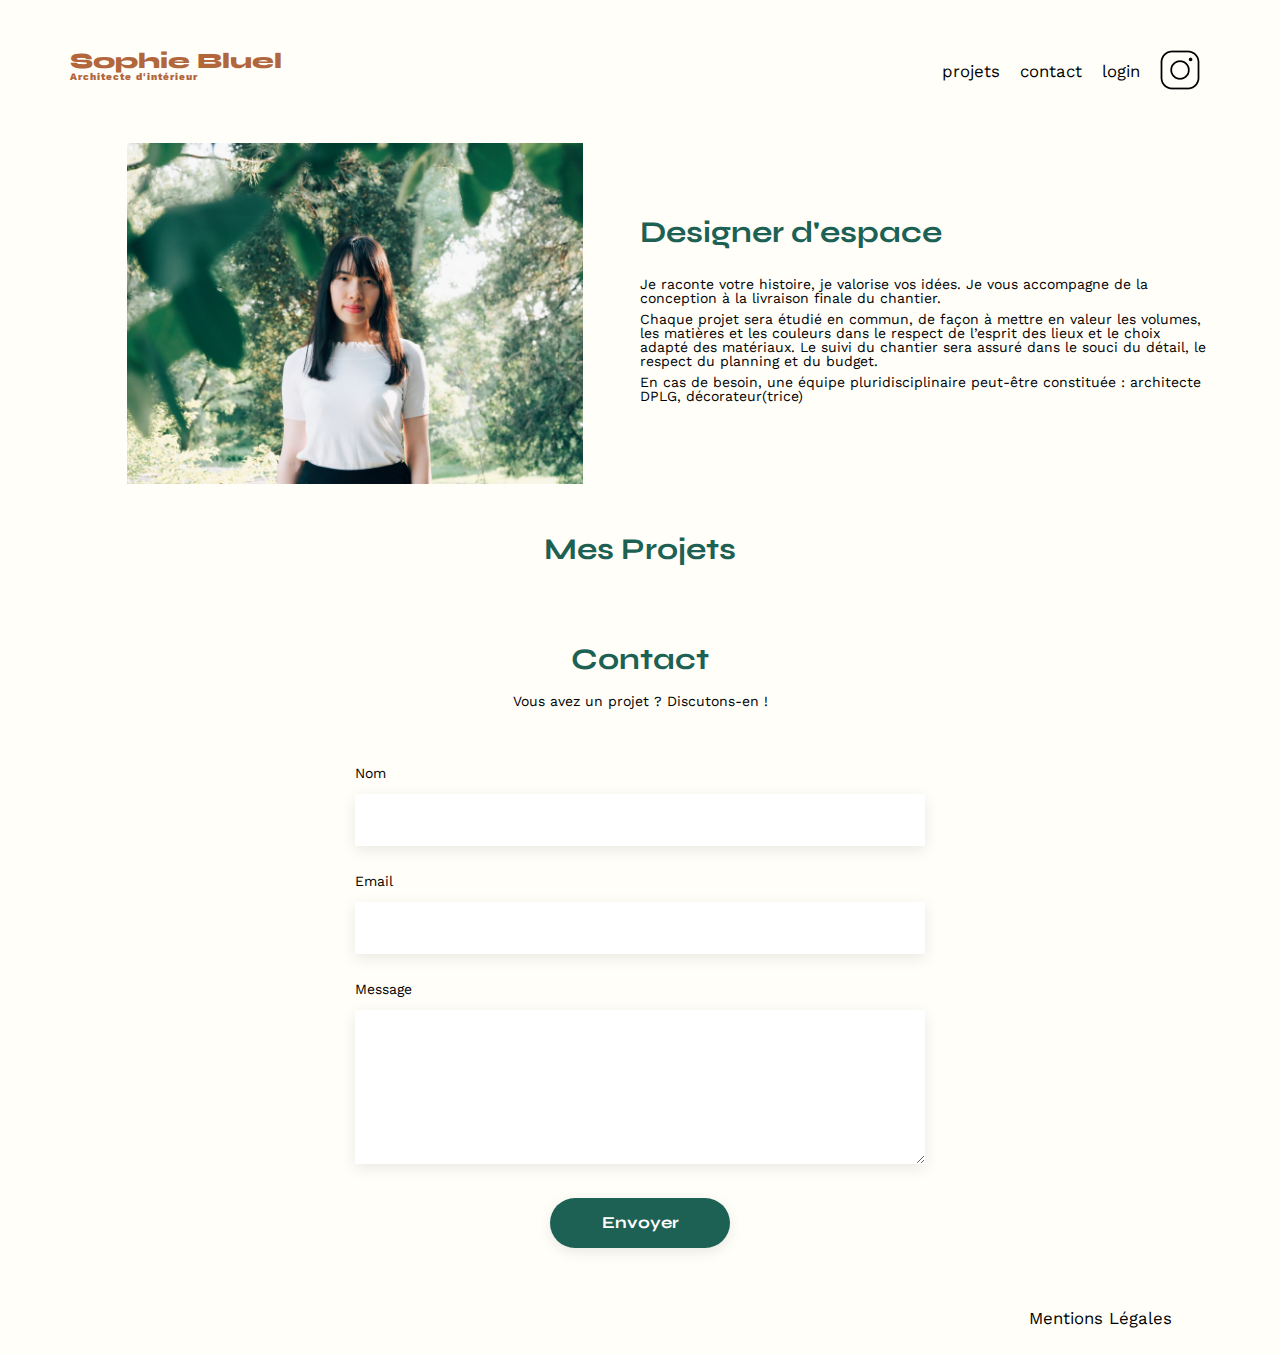
==== FrontEnd/index.html @ b9f67a4b "modal ajout de la photo en progression" ====
<!DOCTYPE html>
<html lang="fr">
<head>
	<meta charset="UTF-8">
	<title>Sophie Bluel - Architecte d'intérieur</title>
	<meta name="viewport" content="width=device-width, initial-scale=1.0">
	<link rel="preconnect" href="https://fonts.googleapis.com">
	<link rel="preconnect" href="https://fonts.gstatic.com" crossorigin>
	<link href="https://fonts.googleapis.com/css2?family=Syne:wght@700;800&family=Work+Sans&display=swap" rel="stylesheet">
	<link rel="stylesheet" href="https://cdnjs.cloudflare.com/ajax/libs/font-awesome/6.2.1/css/all.min.css" integrity="sha512-MV7K8+y+gLIBoVD59lQIYicR65iaqukzvf/nwasF0nqhPay5w/9lJmVM2hMDcnK1OnMGCdVK+iQrJ7lzPJQd1w==" crossorigin="anonymous" referrerpolicy="no-referrer">
	<meta name="description" content="">
	<link rel="stylesheet" href="./assets/style.css">
	
</head>
<body>
	<div class="admin">
	<div class="adminBlock">
		<div class="infoEtBtn">
			<div class="infoMode">
				<i class="fa-regular fa-pen-to-square"></i><p>Mode édition</p>
			</div>
			<button type="submit" class="btnPublish">publier les changements</button>
		</div>
	</div>
</div>
	<div class="main-container">
<header>
	
	<h1>Sophie Bluel <span>Architecte d'intérieur</span></h1>
	<nav>
		<ul>
			<li><a href="#portfolio">projets</a></li>
			<li><a href="#contact">contact</a></li>
			<li class="log"><a href="login.html">login</a></li>
			<li><img src="./assets/icons/instagram.png" alt="Instagram"></li>
		</ul>
	</nav>
</header>
<main>
	<section id="introduction">
		<figure>
			<img src="./assets/images/sophie-bluel.png" alt="">
			<div class="editImgSoB"><i class="fa-regular fa-pen-to-square pen"></i>modifier</div>
		</figure>
		
		<article>
			<h2>Designer d'espace</h2>
			<p>Je raconte votre histoire, je valorise vos idées. Je vous accompagne de la conception à la livraison finale du chantier.</p>
			<p>Chaque projet sera étudié en commun, de façon à mettre en valeur les volumes, les matières et les couleurs dans le respect de l’esprit des lieux et le choix adapté des matériaux. Le suivi du chantier sera assuré dans le souci du détail, le respect du planning et du budget.</p>
			<p>En cas de besoin, une équipe pluridisciplinaire peut-être constituée : architecte DPLG, décorateur(trice)</p>
		</article>
	</section>
	<section id="portfolio">
		<div class="projetsEtEditProjets">
		<h2>Mes Projets</h2>
		<div class="editProjets"><i class="fa-regular fa-pen-to-square pen"></i><a href="#modal1" class="js-modal">modifier</a></div>

		<aside id="modal1" class="modal" aria-hidden="true" role="dialog" aria-modal="false" aria-labelledby="titleModal">
			<div class="modal-wrapper js-modal-stop">
				<button class="js-modal-close btn-closeModal"><img src="assets/icons/vector-cross.png" class=".btn-closeModal"><span class="close-modal-text">Fermer la boîte</span></button>
<h1 id="titleModal">Galerie photo</h1>
<div class="gallerymodal">
</div>
<div class="bottom-modal">
<div class="greyLine"></div>
<button type="button" id="addPhoto">Ajouter une photo</button>
<p class="deleteGallery">Supprimer la galerie</p>
</div>

			</div>
			<div class="modal-wrapper2 js-modal-stop">
				<div class="btn-nav">
				<button class="js-modal-goback btn-goback"><img src="assets/icons/vector-arrowleft.png" class="arrow-left" alt="icone de la flèche pour revenir en arrière"><span class="close-modal-text">Retour en arrière</span></button>

				<button class="js-modal-close btn-closeModal-2"><img src="assets/icons/vector-cross.png" class=".btn-closeModal-2" alt="icone croix pour fermer la modal"><span class="close-modal-text">Fermer la boîte</span></button>
				</div>
			
			<h1 id="titleModal">Ajout photo</h1>
			<div class="imgDownload">
			<div class="icon-img"><img src="assets/icons/vector-icon-img.png" class="icon-img" alt="icone image à télécharger"></div>
			<button class="btn-downloadPhoto">+ ajouter photo</button>
			<p class="formatPhoto">jpg, png : 4mo max</p>
			</div>
			<div class="new-photo-container">
			<form class="js-modal-stop" action="#" method="post">
				<label for="titre">Titre</label>
				<input type="text" name="titre" id="titre">
				<label for="categorie">Catégorie</label>
				<select type="text" name="categorie" id="categorie">
					<option value="objets">objets</option>
					<option value="Appart et hôtels">Appart et hôtels</option>
					<option value="retaurants et bar">retaurants et bar</option>
				</select>
			</form>
			</div>
			<div class="bottom-modal2">
				<div class="greyLine"></div>
				<button type="button" id="btn-valid">Valider</button>
			</div>
			</div>
		</aside>
		</div>
		<div class="filters">	
		</div>
		<div class="gallery">	
		</div>
	</section>
	<section id="contact">
		<h2>Contact</h2>
		<p>Vous avez un projet ? Discutons-en !</p>
		<form action="#" method="post">
			<label for="name">Nom</label>
			<input type="text" name="name" id="name">
			<label for="email">Email</label>
			<input type="email" name="email" id="email">
			<label for="message">Message</label>
			<textarea name="message" id="message" cols="30" rows="10"></textarea>
			<input type="submit" value="Envoyer">
		</form>
	</section>
</main>

<footer>
	<nav>
		<ul>
			<li>Mentions Légales</li>
		</ul>
	</nav>
</footer>
<script src="./scripts/script.js"></script>
<script src="./scripts/modal.js"></script>

</div>
</body>
</html>
---- FrontEnd/assets/style.css ----
/* http://meyerweb.com/eric/tools/css/reset/
   v2.0 | 20110126
   License: none (public domain)
*/

html, body, div, span, applet, object, iframe,
h1, h2, h3, h4, h5, h6, p, blockquote, pre,
a, abbr, acronym, address, big, cite, code,
del, dfn, em, img, ins, kbd, q, s, samp,
small, strike, strong, sub, sup, tt, var,
b, u, i, center,
dl, dt, dd, ol, ul, li,
fieldset, form, label, legend,
table, caption, tbody, tfoot, thead, tr, th, td,
article, aside, canvas, details, embed,
figure, figcaption, footer, header, hgroup,
menu, nav, output, ruby, section, summary,
time, mark, audio, video {
	margin: 0;
	padding: 0;
	border: 0;
	font-size: 100%;
	font: inherit;
	vertical-align: baseline;
}
/* HTML5 display-role reset for older browsers */
article, aside, details, figcaption, figure,
footer, header, hgroup, menu, nav, section {
	display: block;
}
body {
	line-height: 1;
}
ol, ul {
	list-style: none;
}
blockquote, q {
	quotes: none;
}
blockquote:before, blockquote:after,
q:before, q:after {
	content: '';
	content: none;
}
table {
	border-collapse: collapse;
	border-spacing: 0;
}
/** end reset css**/
body {
	max-width: 1440px;
	margin: auto;
	font-family: 'Work Sans' ;
	font-size: 14px;
	background-color: #FFFEF8;
}
.main-container {
	max-width: 1140px;
	margin:auto;
}
header {
	display: flex;
	justify-content: space-between;
	margin: 50px 0
}
section {
	margin: 50px 0
}
form p{
	text-align: center;
	text-decoration: underline;
}

h1{
	display: flex;
	flex-direction: column;
	font-family: 'Syne';
	font-size: 22px;
	font-weight: 800;
	color: #B1663C
}

h1 > span {
	font-family: 'Work Sans';
	font-size:10px;
	letter-spacing: 0.1em;
;
}

h2{
	font-family: 'Syne';
	font-weight: 700;
	font-size: 30px;
	color: #1D6154
}
nav ul {
	display: flex;
	align-items: center;
	list-style-type: none;

}
nav li {
	padding: 0 10px;
	font-size: 1.2em;
}

li:hover, a:hover {
	color: #B1663C;
}
nav li a {
	text-decoration: none;
	color: black;
}
#introduction {
	display: flex;
	align-items: center;
}
#introduction figure {
	flex: 1
}
#introduction img {
	display: block;
	margin: auto;
	width: 80%;
}

#introduction article {
	flex: 1
}
#introduction h2 {
	margin-bottom: 1em;
}

#introduction p {
	margin-bottom: 0.5em;
}
#portfolio h2 {
	text-align: center;
	margin-bottom: 1em;
}
.filters{
	display: flex;
	width: 600px;
	margin: auto;
	justify-content: space-around;
}
.filter{
	font-family: 'Syne';
	font-weight: 700;
	color: #1D6154;
	background-color: white ;
	margin : 2em auto ;
	min-width: 100px;
	height: 37px;
	text-align: center;
	border-radius: 60px ;
	padding: 0 15px;
	cursor: pointer;
	margin-right: 10px;
	border: 1px solid #1D6154
}
.filterSelected {
	color: white;
	background-color: #1D6154 ;
}
.gallery {
	width: 100%;
	display: grid;
	grid-template-columns: 1fr 1fr 1fr;
	grid-column-gap: 20px;
	grid-row-gap: 20px;
}

.gallery img {
	width: 100%;

}

#contact, #form_container {
	width: 50%;
	margin: auto;
}
#contact, #form_container > * {
	text-align: center;

}
#contact h2{
	margin-bottom: 20px;
}
#contact form, #form_container form {
	text-align: left;
	margin-top:30px;
	display: flex;
	flex-direction: column;
}

#contact input, #form_container input {
	height: 50px;
	font-size: 1.2em;
	border: none;
	box-shadow: 0px 4px 14px rgba(0, 0, 0, 0.09);
}
#contact label, #form_container label {
	margin: 2em 0 1em 0;
}
#contact textarea {
	border: none;
	box-shadow: 0px 4px 14px rgba(0, 0, 0, 0.09);
}

input[type="submit"]{
	font-family: 'Syne';
	font-weight: 700;
	color: white;
	background-color: #1D6154;
	margin : 2em auto ;
	width: 180px;
	text-align: center;
	border-radius: 60px ;
	cursor: pointer;
}

footer nav ul {
	display: flex;
	justify-content: flex-end;
	margin: 2em
}

/* --------------- Log in page -----------------  */
.body_login {
	height: 1024px;
}

.footer_login {
	height: 60px;
	position: fixed;
	bottom: 0; 
	left: 0;
	width: 100%;
}

.error {
	margin: 2em 0 1em 0;
	color:#EC6D5C;
	font-weight: bold;
	display: none;
}

/* ----------- edition mode -----------  */
.admin{
	display: none;
}
.adminBlock {
	background-color: black;
	display: flex; 
	height: 59px;
	justify-content: center	;
}
.infoEtBtn {
	display: flex;
	flex-direction: row;
}
.infoMode{
	display: flex; 
	flex-direction: row;
	align-items: center;
	justify-content: space-between;
	
}
.infoMode p{
	color: white;
	width: 129px;
	height: 19px;
	font-weight: 400;
	font-size: 16px;
}
.fa-regular{
	color :white;
	padding-right: 10px;

}
.btnPublish{
	background-color: white;
	margin : 2em auto ;
	width: 216px;
	height: 38px;
	margin: 10px;
	text-align: center;
	border-radius: 60px ;
	cursor: pointer;
}
.projetsEtEditProjets{
	display: flex;
	flex-direction: row;
	justify-content: center;
}
.pen {
	color: black;
}
.editProjets .editImgSoB{
	font-family: Work Sans;
	font-size: 14px;
	font-weight: 400;
	line-height: 16px;
	letter-spacing: 0em;
	text-align: center;
	padding-left: 25px;
    padding-top: 10px;
	display: none;
}
.editProjets{
	padding-left: 20px;
	padding-top: 10px;
	display: none;
}
.editImgSoB{
	padding-left: 55px;
	display: none;
}
/* -------------------- Modal ------------------  */
.modal {
	position: absolute;
	width: 1440px;
	height: 3326px;
	top: 59px;
	border-radius: 10px;
	background: rgba(0,0,0,0.3);
	display: none;
}
.modal-wrapper{
	position: absolute;
    width: 629px;
    height: 731px;
    top: 660px;
    left: 405px;
    border-radius: 10px;
    background: rgba(255, 255, 255, 1);
}
.modal-wrapper h1 {
	font-family: 'Work Sans';
	font-size: 26px;
	font-weight: 400;
	line-height: 30px;
	letter-spacing: 0em;
	text-align: center;
	margin-top: 30px;
	color:black;
}

.btn-closeModal{
	border: none;
	background: none;
	width: 24px;
	height: 24px;
	cursor: pointer;
	margin: 20px;
}
.close-modal-text{
	display: none;
}
.bottom-modal{
	display: flex;
	flex-direction: column;
	justify-content: center;
}
.greyLine {
	background: rgba(179, 179, 179, 1);
	border: 1px solid rgba(179, 179, 179, 1);
	width: 420px;
	margin: auto;
	margin-bottom: 30px;
}
#addPhoto {
	font-family: 'Syne';
	font-size: 14px;
	font-weight: 700;
	line-height: 17px;
	letter-spacing: 0em;
	text-align: center;
	width: 237px;
	margin: auto;
	height: 36px;
	top: 1267px;
	margin-bottom: 30px;
	left: 600px;
	border-radius: 60px;
	color: white;
	background: rgba(29, 97, 84, 1);
	border: 1px solid #1D6154;
	cursor: pointer;
}
.deleteGallery{
	font-family: 'Syne';
	font-size: 14px;
	font-weight: 400;
	line-height: 17px;
	letter-spacing: 0em;
	text-align: center;
	color: rgba(214, 83, 83, 1);
}

.gallerymodal{
	display: flex;
	flex-direction: row;
	flex-wrap: wrap;
	justify-content: space-between;
	gap: 10px;
	margin: 40px 90px;
	/* max 5 cards par ligne */
}
.gallerymodal-card{
	width:76.86px;
	height: 116px;
	position:relative;
	display: flex;
}
.gallerymodal-card-img {
	width: 100%;
	height: 102.56px;
	object-fit: contain;
}
.gallerymodal-card-btn {
	margin-top: 5px;
    border: none;
    background: none;
    font-family: Work Sans;
	position: absolute;
    top: 100px;
    font-size: 12px;
	padding: 0;
	cursor: pointer;
}
.icon-trash {
	background-color: black;
	color: white;
    width: 17px;
    height: 17px;
    position: absolute;
    display: flex;
    justify-content: center;
    align-items: center;
    border-radius: 2px;
    margin-top: 5px;
	cursor: pointer;
    margin-left: 55px;
}
/* ____ dl nouvelle image ____ */
.modal-wrapper2{
	position: absolute;
    width: 629px;
    height: 731px;
    top: 660px;
    left: 405px;
    border-radius: 10px;
    background: rgba(255, 255, 255, 1);
}
.btn-nav {
	display: flex;
	justify-content: space-between;
}
.btn-goback {
	/* img a choper en svg sur figma */
	border: none;
	background: none;
	width: 24px;
	height: 24px;
	cursor: pointer;
	margin: 20px;
}
.btn-closeModal-2{
	border: none;
	background: none;
	width: 24px;
	height: 24px;
	cursor: pointer;
	margin: 20px;
}
.modal-wrapper2 h1 {
	font-family: 'Work Sans';
	font-size: 26px;
	font-weight: 400;
	line-height: 30px;
	text-align: center;
	margin-bottom: 30px;
	color:black;
}
.imgDownload {
	width: 420px;
	height: 169px;
	display: flex;
	flex-direction: column;
	justify-content: space-evenly;
	margin: auto;
	align-items: center;
	border-radius: 3px;
	background-color: #E8F1F6;
}
.btn-downloadPhoto, #btn-valid  {
	font-family: 'Work Sans';
	font-size: 14px;
	font-weight: 500;
	line-height: 16px;
	letter-spacing: 0em;
	text-align: center;
	width: 173px;
	height: 36px;
	border-radius: 50px;
	color: white;
	background: #B3B3B3;
	border: 1px solid #B3B3B3;
	cursor: pointer;
}
.formatPhoto{
	font-family: Work Sans;
	font-size: 10px;
	font-weight: 400;
	line-height: 12px;
	letter-spacing: 0em;
	text-align: center;
}
.icon-img{
	width: 76px;
	height: 76px;
}
.new-photo-container{
	margin: auto;
	width: 420px;
	height: 270px;
}
.new-photo-container form {
	text-align: left;
	display: flex;
	flex-direction: column;
}
.new-photo-container label{
margin: 2em 0 1em 0;
}

.new-photo-container input, .new-photo-container select {
	width: 420px;
	height: 50px;
	font-size: 1.2em;
	border: none;
	box-shadow: 0px 4px 14px rgba(0, 0, 0, 0.09);
}
.bottom-modal2{
	display: flex;
	flex-direction: column;
	justify-content: center;
	width: 420px;
	margin: auto;
}
#btn-valid {
	margin:auto;
}
#btn-valid:hover {
background-color: #1D6154;
}
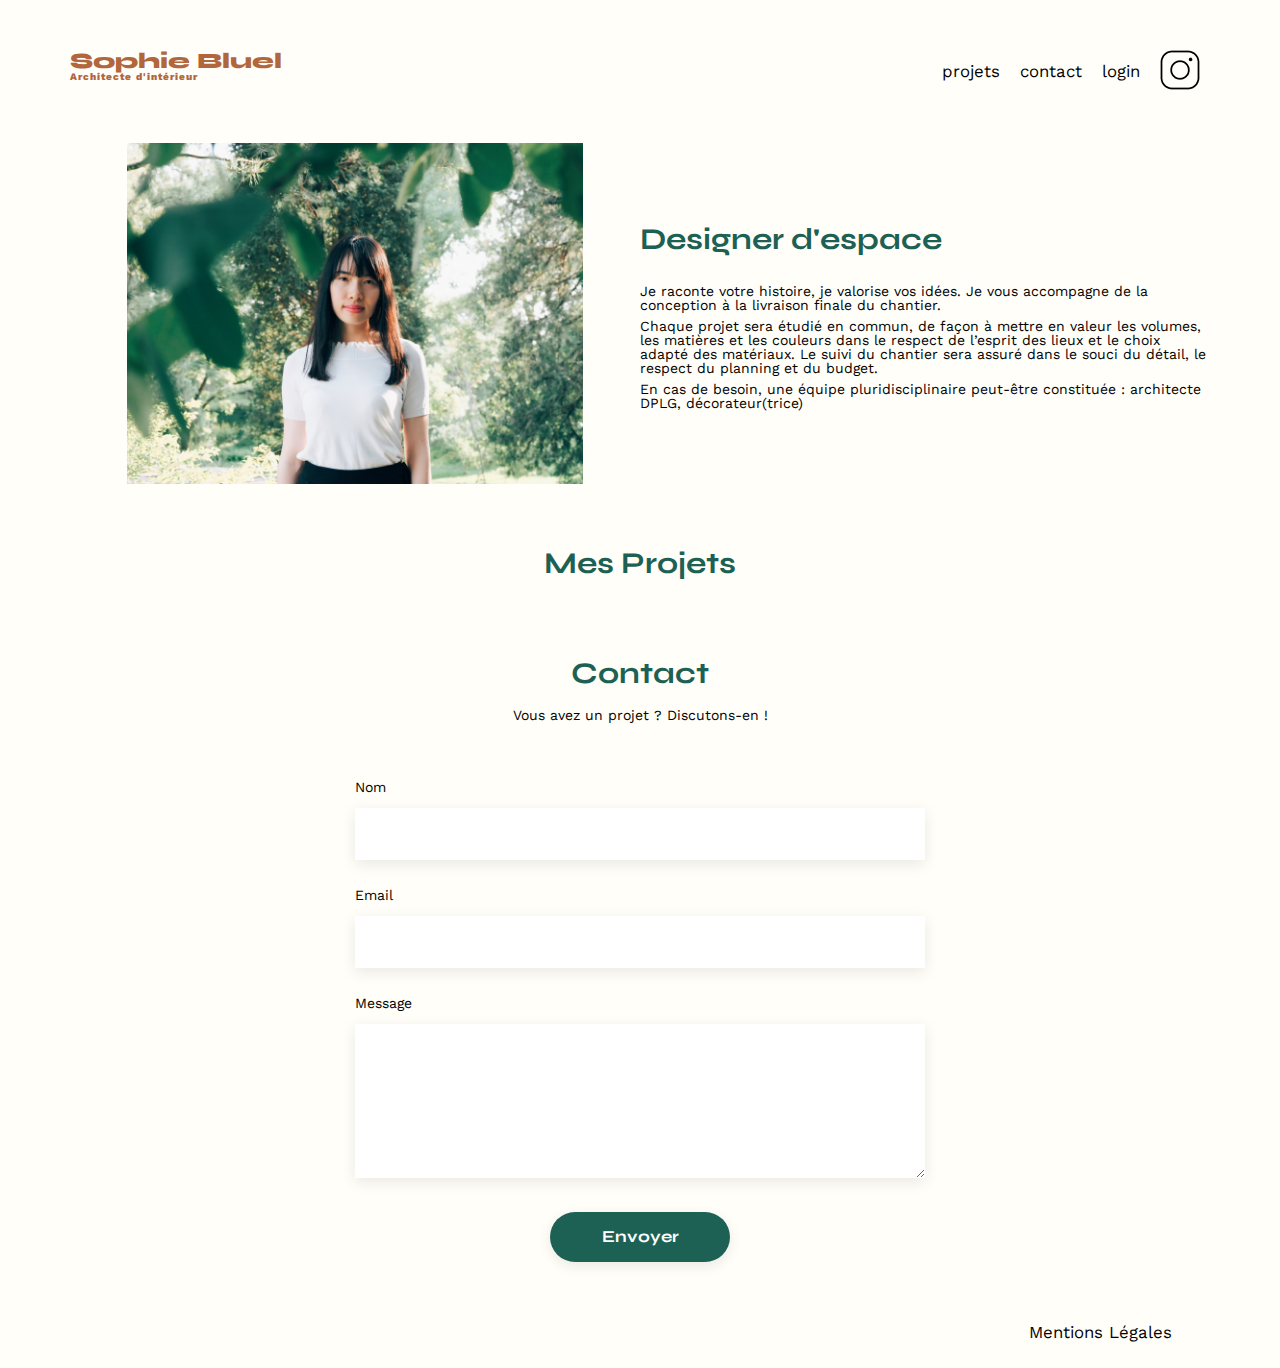
==== commit fa183d56: "fetch post ok et modif du css des gallery" ====
--- a/FrontEnd/index.html
+++ b/FrontEnd/index.html
@@ -15,11 +15,11 @@
 <body>
 	<div class="admin">
 	<div class="adminBlock">
-		<div class="infoEtBtn">
+		<div class="infoEdition">
 			<div class="infoMode">
 				<i class="fa-regular fa-pen-to-square"></i><p>Mode édition</p>
 			</div>
-			<button type="submit" class="btnPublish">publier les changements</button>
+		
 		</div>
 	</div>
 </div>
@@ -56,48 +56,57 @@
 		<div class="editProjets"><i class="fa-regular fa-pen-to-square pen"></i><a href="#modal1" class="js-modal">modifier</a></div>
 
 		<aside id="modal1" class="modal" aria-hidden="true" role="dialog" aria-modal="false" aria-labelledby="titleModal">
-			<div class="modal-wrapper js-modal-stop">
+			<div class="modal-wrapper js-modal-stop ">
+				<button class="js-modal-goback btn-goback"><img src="assets/icons/vector-arrowleft.png" class="arrow-left" alt="icone de la flèche pour revenir en arrière"><span class="close-modal-text">Retour en arrière</span></button>
 				<button class="js-modal-close btn-closeModal"><img src="assets/icons/vector-cross.png" class=".btn-closeModal"><span class="close-modal-text">Fermer la boîte</span></button>
-<h1 id="titleModal">Galerie photo</h1>
-<div class="gallerymodal">
-</div>
-<div class="bottom-modal">
+			<div class="delete-img">
+				
+				<h1 id="titleModal">Galerie photo</h1>
+					<div class="gallerymodal">
+					</div>
+					<div class="bottom-modal">
 <div class="greyLine"></div>
 <button type="button" id="addPhoto">Ajouter une photo</button>
-<p class="deleteGallery">Supprimer la galerie</p>
-</div>
 
+					</div>
 			</div>
-			<div class="modal-wrapper2 js-modal-stop">
-				<div class="btn-nav">
-				<button class="js-modal-goback btn-goback"><img src="assets/icons/vector-arrowleft.png" class="arrow-left" alt="icone de la flèche pour revenir en arrière"><span class="close-modal-text">Retour en arrière</span></button>
-
-				<button class="js-modal-close btn-closeModal-2"><img src="assets/icons/vector-cross.png" class=".btn-closeModal-2" alt="icone croix pour fermer la modal"><span class="close-modal-text">Fermer la boîte</span></button>
-				</div>
 			
+			<div class="add-img">	
 			<h1 id="titleModal">Ajout photo</h1>
-			<div class="imgDownload">
-			<div class="icon-img"><img src="assets/icons/vector-icon-img.png" class="icon-img" alt="icone image à télécharger"></div>
-			<button class="btn-downloadPhoto">+ ajouter photo</button>
-			<p class="formatPhoto">jpg, png : 4mo max</p>
+				<!-- form debut -->
+			<form id="formNewImage" class="js-modal-stop" action="#" method="post">
+		
+			<div class="image-box">
+				<div class="image-preview">
+				<div class="icon-img"><img src="assets/icons/vector-icon-img.png"  alt="icone image à télécharger"></div>
+				<button class="btn-downloadPhoto" type="button" ><label class="labelfile" for="file">+ Ajouter photo</label></button>
+				<input id="file" class="visually-hidden" onchange="previewPicture(this)" type="file" name="file" accept="image/png, image/jpeg, image/jpg" required>
+				<p class="formatPhoto">jpg, png : 4mo max</p>
 			</div>
-			<div class="new-photo-container">
-			<form class="js-modal-stop" action="#" method="post">
+				<span></span>
+			</div>
+			
+			<div class="title-box">
 				<label for="titre">Titre</label>
-				<input type="text" name="titre" id="titre">
-				<label for="categorie">Catégorie</label>
-				<select type="text" name="categorie" id="categorie">
-					<option value="objets">objets</option>
-					<option value="Appart et hôtels">Appart et hôtels</option>
-					<option value="retaurants et bar">retaurants et bar</option>
+				<input type="text" name="titre" id="titre" placeholder="ex : Villa Vieille - Villeurbanne-les-Plages">
+				<span></span>
+			</div>
+			<div class="categorie-box">
+				<label for="selectCat">Catégorie</label>
+				<select type="text" name="selectCat" id="selectCat">
+					<option value=""></option>
 				</select>
-			</form>
+				<span></span>
 			</div>
+			
 			<div class="bottom-modal2">
 				<div class="greyLine"></div>
-				<button type="button" id="btn-valid">Valider</button>
+				<button type="submit" id="btn-valid">Valider</button>
 			</div>
-			</div>
+		</form>
+			<!-- form fin -->
+		</div>
+			
 		</aside>
 		</div>
 		<div class="filters">	
--- a/FrontEnd/assets/style.css
+++ b/FrontEnd/assets/style.css
@@ -97,7 +97,7 @@
 	display: flex;
 	align-items: center;
 	list-style-type: none;
-
+	cursor: pointer;
 }
 nav li {
 	padding: 0 10px;
@@ -172,7 +172,8 @@
 }
 
 .gallery img {
-	width: 100%;
+	width: 368px;
+    height: 492px;
 
 }
 
@@ -240,10 +241,11 @@
 }
 
 .error {
-	margin: 2em 0 1em 0;
 	color:#EC6D5C;
 	font-weight: bold;
-	display: none;
+	text-align: center;
+	margin: 10px;
+	/* visibility: hidden; */
 }
 
 /* ----------- edition mode -----------  */
@@ -256,9 +258,10 @@
 	height: 59px;
 	justify-content: center	;
 }
-.infoEtBtn {
+.infoEdition {
 	display: flex;
 	flex-direction: row;
+	align-items: center;
 }
 .infoMode{
 	display: flex; 
@@ -279,15 +282,8 @@
 	padding-right: 10px;
 
 }
-.btnPublish{
-	background-color: white;
-	margin : 2em auto ;
-	width: 216px;
-	height: 38px;
-	margin: 10px;
-	text-align: center;
-	border-radius: 60px ;
-	cursor: pointer;
+.editImgSoB{
+	visibility: hidden;
 }
 .projetsEtEditProjets{
 	display: flex;
@@ -297,7 +293,7 @@
 .pen {
 	color: black;
 }
-.editProjets .editImgSoB{
+.editProjets {
 	font-family: Work Sans;
 	font-size: 14px;
 	font-weight: 400;
@@ -313,10 +309,10 @@
 	padding-top: 10px;
 	display: none;
 }
-.editImgSoB{
+/* .editImgSoB{
 	padding-left: 55px;
 	display: none;
-}
+} */
 /* -------------------- Modal ------------------  */
 .modal {
 	position: absolute;
@@ -327,7 +323,7 @@
 	background: rgba(0,0,0,0.3);
 	display: none;
 }
-.modal-wrapper{
+.modal-wrapper {
 	position: absolute;
     width: 629px;
     height: 731px;
@@ -336,14 +332,21 @@
     border-radius: 10px;
     background: rgba(255, 255, 255, 1);
 }
-.modal-wrapper h1 {
+.delete-img {
+display: block;
+}
+.add-img {
+	display: none;
+}
+.delete-img h1, .add-img h1 {
 	font-family: 'Work Sans';
 	font-size: 26px;
 	font-weight: 400;
 	line-height: 30px;
 	letter-spacing: 0em;
 	text-align: center;
-	margin-top: 30px;
+	margin-top: 100px;
+	margin-bottom: 30px;
 	color:black;
 }
 
@@ -353,7 +356,8 @@
 	width: 24px;
 	height: 24px;
 	cursor: pointer;
-	margin: 20px;
+	margin:20px;
+	float: right;
 }
 .close-modal-text{
 	display: none;
@@ -389,15 +393,7 @@
 	border: 1px solid #1D6154;
 	cursor: pointer;
 }
-.deleteGallery{
-	font-family: 'Syne';
-	font-size: 14px;
-	font-weight: 400;
-	line-height: 17px;
-	letter-spacing: 0em;
-	text-align: center;
-	color: rgba(214, 83, 83, 1);
-}
+
 
 .gallerymodal{
 	display: flex;
@@ -415,9 +411,9 @@
 	display: flex;
 }
 .gallerymodal-card-img {
-	width: 100%;
+	width: 76.61px;
 	height: 102.56px;
-	object-fit: contain;
+	object-fit: cover;
 }
 .gallerymodal-card-btn {
 	margin-top: 5px;
@@ -439,13 +435,13 @@
     display: flex;
     justify-content: center;
     align-items: center;
-    border-radius: 2px;
+    border-radius: 3px;
     margin-top: 5px;
 	cursor: pointer;
     margin-left: 55px;
 }
 /* ____ dl nouvelle image ____ */
-.modal-wrapper2{
+/* .modal-wrapper2{
 	position: absolute;
     width: 629px;
     height: 731px;
@@ -453,28 +449,22 @@
     left: 405px;
     border-radius: 10px;
     background: rgba(255, 255, 255, 1);
-}
+} */
 .btn-nav {
 	display: flex;
 	justify-content: space-between;
 }
 .btn-goback {
-	/* img a choper en svg sur figma */
+	display: none;
 	border: none;
 	background: none;
 	width: 24px;
 	height: 24px;
 	cursor: pointer;
+	float: left;
 	margin: 20px;
 }
-.btn-closeModal-2{
-	border: none;
-	background: none;
-	width: 24px;
-	height: 24px;
-	cursor: pointer;
-	margin: 20px;
-}
+
 .modal-wrapper2 h1 {
 	font-family: 'Work Sans';
 	font-size: 26px;
@@ -484,18 +474,71 @@
 	margin-bottom: 30px;
 	color:black;
 }
-.imgDownload {
+#formNewImage{
+	height: 500px;
+}
+.image-box {
 	width: 420px;
 	height: 169px;
+	margin: auto;
+}
+.image-preview {
+	height: 169px;
 	display: flex;
 	flex-direction: column;
 	justify-content: space-evenly;
-	margin: auto;
 	align-items: center;
 	border-radius: 3px;
 	background-color: #E8F1F6;
-}
-.btn-downloadPhoto, #btn-valid  {
+	position: relative;
+	margin-bottom: 10px;
+}
+
+.visually-hidden {
+	position: absolute !important;
+	height: 1px;
+	width: 1px;
+	overflow: hidden;
+	clip: rect(1px, 1px, 1px, 1px);
+  }
+  
+  input.visually-hidden:is(:focus, :focus-within) + label {
+	outline: thin dotted;
+  }
+  .preview-img{
+	width: 129px;
+    height: 169px;
+	display: none;
+	position: absolute;
+    object-fit: cover;
+    margin: auto;
+  }
+/* input[type="file"]::file-selector-button{
+	visibility: hidden;
+} */
+#file {
+visibility: hidden;
+position: absolute;
+bottom: 40px;
+}
+.btn-downloadPhoto{
+	text-align: center;
+	align-items: center;
+	width: 173px;
+	height: 36px;
+	border-radius: 50px;
+	background: #CBD6DC;
+	border: 1px solid #CBD6DC;
+	cursor: pointer;
+}
+.labelajoutphoto{
+	color: #306685;
+	font-family: 'Work Sans';
+	line-height: 16px;
+	font-size: 14px;
+	font-weight: 500;
+}
+#btn-valid  {
 	font-family: 'Work Sans';
 	font-size: 14px;
 	font-weight: 500;
@@ -509,6 +552,7 @@
 	background: #B3B3B3;
 	border: 1px solid #B3B3B3;
 	cursor: pointer;
+	
 }
 .formatPhoto{
 	font-family: Work Sans;
@@ -516,30 +560,35 @@
 	font-weight: 400;
 	line-height: 12px;
 	letter-spacing: 0em;
+	color: #444444;
 	text-align: center;
 }
 .icon-img{
 	width: 76px;
 	height: 76px;
-}
-.new-photo-container{
+	display: flex;
+	align-items: center;
+}
+.title-box, .categorie-box{
 	margin: auto;
 	width: 420px;
-	height: 270px;
-}
-.new-photo-container form {
+	/* height: 145px; */
+	margin-top: 40px;
+}
+.title-box form, .categorie-box form {
 	text-align: left;
 	display: flex;
 	flex-direction: column;
 }
-.new-photo-container label{
-margin: 2em 0 1em 0;
-}
-
-.new-photo-container input, .new-photo-container select {
+.title-box label, .categorie-box label{
+margin: 1em 0 1em 0;
+}
+
+.title-box input, .categorie-box select {
 	width: 420px;
 	height: 50px;
 	font-size: 1.2em;
+	margin-bottom: 10px;
 	border: none;
 	box-shadow: 0px 4px 14px rgba(0, 0, 0, 0.09);
 }
@@ -547,13 +596,11 @@
 	display: flex;
 	flex-direction: column;
 	justify-content: center;
+	margin-top: 50px;
 	width: 420px;
 	margin: auto;
 }
 #btn-valid {
 	margin:auto;
 }
-#btn-valid:hover {
-background-color: #1D6154;
-}
-
+
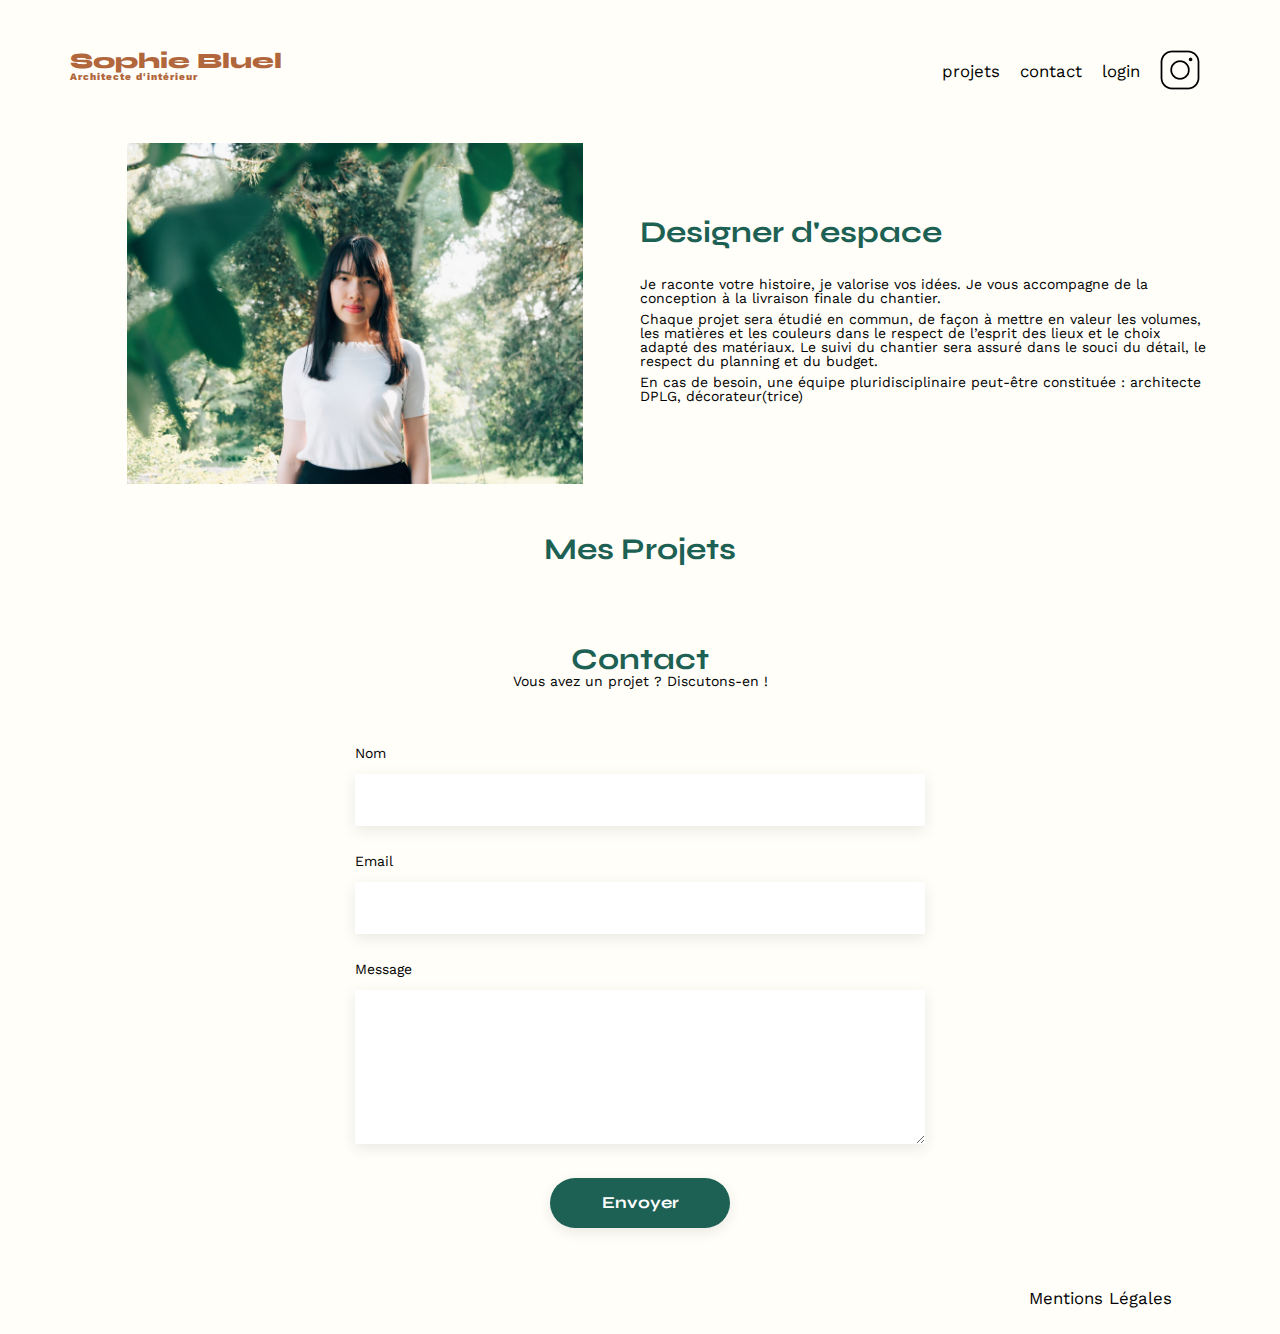
==== commit bfdbec6f: "dernières modif css, page index, login et style validées" ====
--- a/FrontEnd/index.html
+++ b/FrontEnd/index.html
@@ -38,9 +38,9 @@
 </header>
 <main>
 	<section id="introduction">
+		<h2 id="ghost">ghost</h2>
 		<figure>
-			<img src="./assets/images/sophie-bluel.png" alt="">
-			<div class="editImgSoB"><i class="fa-regular fa-pen-to-square pen"></i>modifier</div>
+			<img src="./assets/images/sophie-bluel.png" alt="photo de sophie bluel">
 		</figure>
 		
 		<article>
@@ -52,62 +52,61 @@
 	</section>
 	<section id="portfolio">
 		<div class="projetsEtEditProjets">
-		<h2>Mes Projets</h2>
-		<div class="editProjets"><i class="fa-regular fa-pen-to-square pen"></i><a href="#modal1" class="js-modal">modifier</a></div>
+			<h2>Mes Projets</h2>
+			<div class="editProjets"><i class="fa-regular fa-pen-to-square pen"></i><a href="#modal1" class="js-modal">modifier</a></div>
 
-		<aside id="modal1" class="modal" aria-hidden="true" role="dialog" aria-modal="false" aria-labelledby="titleModal">
+			<section id="modal1" class="modal" aria-hidden="true" role="dialog" aria-modal="false" aria-labelledby="titleModal1 titleModal2">
 			<div class="modal-wrapper js-modal-stop ">
 				<button class="js-modal-goback btn-goback"><img src="assets/icons/vector-arrowleft.png" class="arrow-left" alt="icone de la flèche pour revenir en arrière"><span class="close-modal-text">Retour en arrière</span></button>
-				<button class="js-modal-close btn-closeModal"><img src="assets/icons/vector-cross.png" class=".btn-closeModal"><span class="close-modal-text">Fermer la boîte</span></button>
-			<div class="delete-img">
-				
-				<h1 id="titleModal">Galerie photo</h1>
+				<button class="js-modal-close btn-closeModal"><img src="assets/icons/vector-cross.png" alt="image de la croix" class=".btn-closeModal"><span class="close-modal-text">Fermer la boîte</span></button>
+
+				<div class="delete-img">
+				<h3 id="titleModal1">Galerie photo</h3>
 					<div class="gallerymodal">
 					</div>
 					<div class="bottom-modal">
-<div class="greyLine"></div>
-<button type="button" id="addPhoto">Ajouter une photo</button>
-
+						<div class="greyLine"></div>
+						<button type="button" id="addPhoto">Ajouter une photo</button>
 					</div>
+				</div>
+			
+				<div class="add-img">	
+				<h3 id="titleModal2">Ajout photo</h3>
+					<!-- form debut -->
+				<form id="formNewImage" class="js-modal-stop" action="#" method="post">
+			
+				<div class="image-box">
+					<div class="image-preview">
+					<div class="icon-img"><img src="assets/icons/vector-icon-img.png"  alt="icone image à télécharger"></div>
+					<label class="labelfile" for="file">+ Ajouter photo</label>
+					<button class="btn-downloadPhoto" type="button" ></button>
+					<input id="file" class="visually-hidden" onchange="previewPicture(this)" type="file" name="file" accept="image/png, image/jpeg, image/jpg" required>
+					<p class="formatPhoto">jpg, png : 4mo max</p>
+				</div>
+					<span></span>
+				</div>
+				
+				<div class="title-box">
+					<label for="titre">Titre</label>
+					<input type="text" name="titre" id="titre" placeholder="ex : Villa Vieille - Villeurbanne-les-Plages">
+					<span></span>
+				</div>
+				<div class="categorie-box">
+					<label for="selectCat">Catégorie</label>
+					<select name="selectCat" id="selectCat">
+					</select>
+					<span></span>
+				</div>
+				
+				<div class="bottom-modal2">
+					<div class="greyLine"></div>
+					<button type="submit" id="btn-valid">Valider</button>
+				</div>
+			</form>
+				<!-- form fin -->
+				</div>
 			</div>
-			
-			<div class="add-img">	
-			<h1 id="titleModal">Ajout photo</h1>
-				<!-- form debut -->
-			<form id="formNewImage" class="js-modal-stop" action="#" method="post">
-		
-			<div class="image-box">
-				<div class="image-preview">
-				<div class="icon-img"><img src="assets/icons/vector-icon-img.png"  alt="icone image à télécharger"></div>
-				<button class="btn-downloadPhoto" type="button" ><label class="labelfile" for="file">+ Ajouter photo</label></button>
-				<input id="file" class="visually-hidden" onchange="previewPicture(this)" type="file" name="file" accept="image/png, image/jpeg, image/jpg" required>
-				<p class="formatPhoto">jpg, png : 4mo max</p>
-			</div>
-				<span></span>
-			</div>
-			
-			<div class="title-box">
-				<label for="titre">Titre</label>
-				<input type="text" name="titre" id="titre" placeholder="ex : Villa Vieille - Villeurbanne-les-Plages">
-				<span></span>
-			</div>
-			<div class="categorie-box">
-				<label for="selectCat">Catégorie</label>
-				<select type="text" name="selectCat" id="selectCat">
-					<option value=""></option>
-				</select>
-				<span></span>
-			</div>
-			
-			<div class="bottom-modal2">
-				<div class="greyLine"></div>
-				<button type="submit" id="btn-valid">Valider</button>
-			</div>
-		</form>
-			<!-- form fin -->
-		</div>
-			
-		</aside>
+			</section>
 		</div>
 		<div class="filters">	
 		</div>
--- a/FrontEnd/assets/style.css
+++ b/FrontEnd/assets/style.css
@@ -130,7 +130,9 @@
 #introduction h2 {
 	margin-bottom: 1em;
 }
-
+#ghost{
+	display: none;
+}
 #introduction p {
 	margin-bottom: 0.5em;
 }
@@ -142,7 +144,6 @@
 	display: flex;
 	width: 600px;
 	margin: auto;
-	justify-content: space-around;
 }
 .filter{
 	font-family: 'Syne';
@@ -174,7 +175,7 @@
 .gallery img {
 	width: 368px;
     height: 492px;
-
+	object-fit: cover;
 }
 
 #contact, #form_container {
@@ -185,7 +186,7 @@
 	text-align: center;
 
 }
-#contact h2{
+#contact h3{
 	margin-bottom: 20px;
 }
 #contact form, #form_container form {
@@ -201,7 +202,7 @@
 	border: none;
 	box-shadow: 0px 4px 14px rgba(0, 0, 0, 0.09);
 }
-#contact label, #form_container label {
+#contact label, #form_container label, #formNewPhoto label  {
 	margin: 2em 0 1em 0;
 }
 #contact textarea {
@@ -338,15 +339,13 @@
 .add-img {
 	display: none;
 }
-.delete-img h1, .add-img h1 {
+.delete-img h3, .add-img h3 {
 	font-family: 'Work Sans';
 	font-size: 26px;
 	font-weight: 400;
+	text-align: center;
 	line-height: 30px;
-	letter-spacing: 0em;
-	text-align: center;
-	margin-top: 100px;
-	margin-bottom: 30px;
+	margin-top: 60px;
 	color:black;
 }
 
@@ -441,15 +440,6 @@
     margin-left: 55px;
 }
 /* ____ dl nouvelle image ____ */
-/* .modal-wrapper2{
-	position: absolute;
-    width: 629px;
-    height: 731px;
-    top: 660px;
-    left: 405px;
-    border-radius: 10px;
-    background: rgba(255, 255, 255, 1);
-} */
 .btn-nav {
 	display: flex;
 	justify-content: space-between;
@@ -465,7 +455,7 @@
 	margin: 20px;
 }
 
-.modal-wrapper2 h1 {
+.modal-wrapper2 h3 {
 	font-family: 'Work Sans';
 	font-size: 26px;
 	font-weight: 400;
@@ -476,6 +466,10 @@
 }
 #formNewImage{
 	height: 500px;
+	text-align: left;
+    margin-top: 30px;
+    display: flex;
+    flex-direction: column;
 }
 .image-box {
 	width: 420px;
@@ -521,6 +515,10 @@
 position: absolute;
 bottom: 40px;
 }
+.labelfile {
+	position: absolute;
+    bottom: 30%;
+}
 .btn-downloadPhoto{
 	text-align: center;
 	align-items: center;
@@ -571,9 +569,15 @@
 }
 .title-box, .categorie-box{
 	margin: auto;
-	width: 420px;
-	/* height: 145px; */
-	margin-top: 40px;
+	text-align: left;
+    display: flex;
+    flex-direction: column;
+}
+.title-box{
+	margin-top: 30px;
+}
+.categorie-box {
+	margin-top: 10px;
 }
 .title-box form, .categorie-box form {
 	text-align: left;
@@ -596,6 +600,7 @@
 	display: flex;
 	flex-direction: column;
 	justify-content: center;
+	padding-top: 15px;
 	margin-top: 50px;
 	width: 420px;
 	margin: auto;
